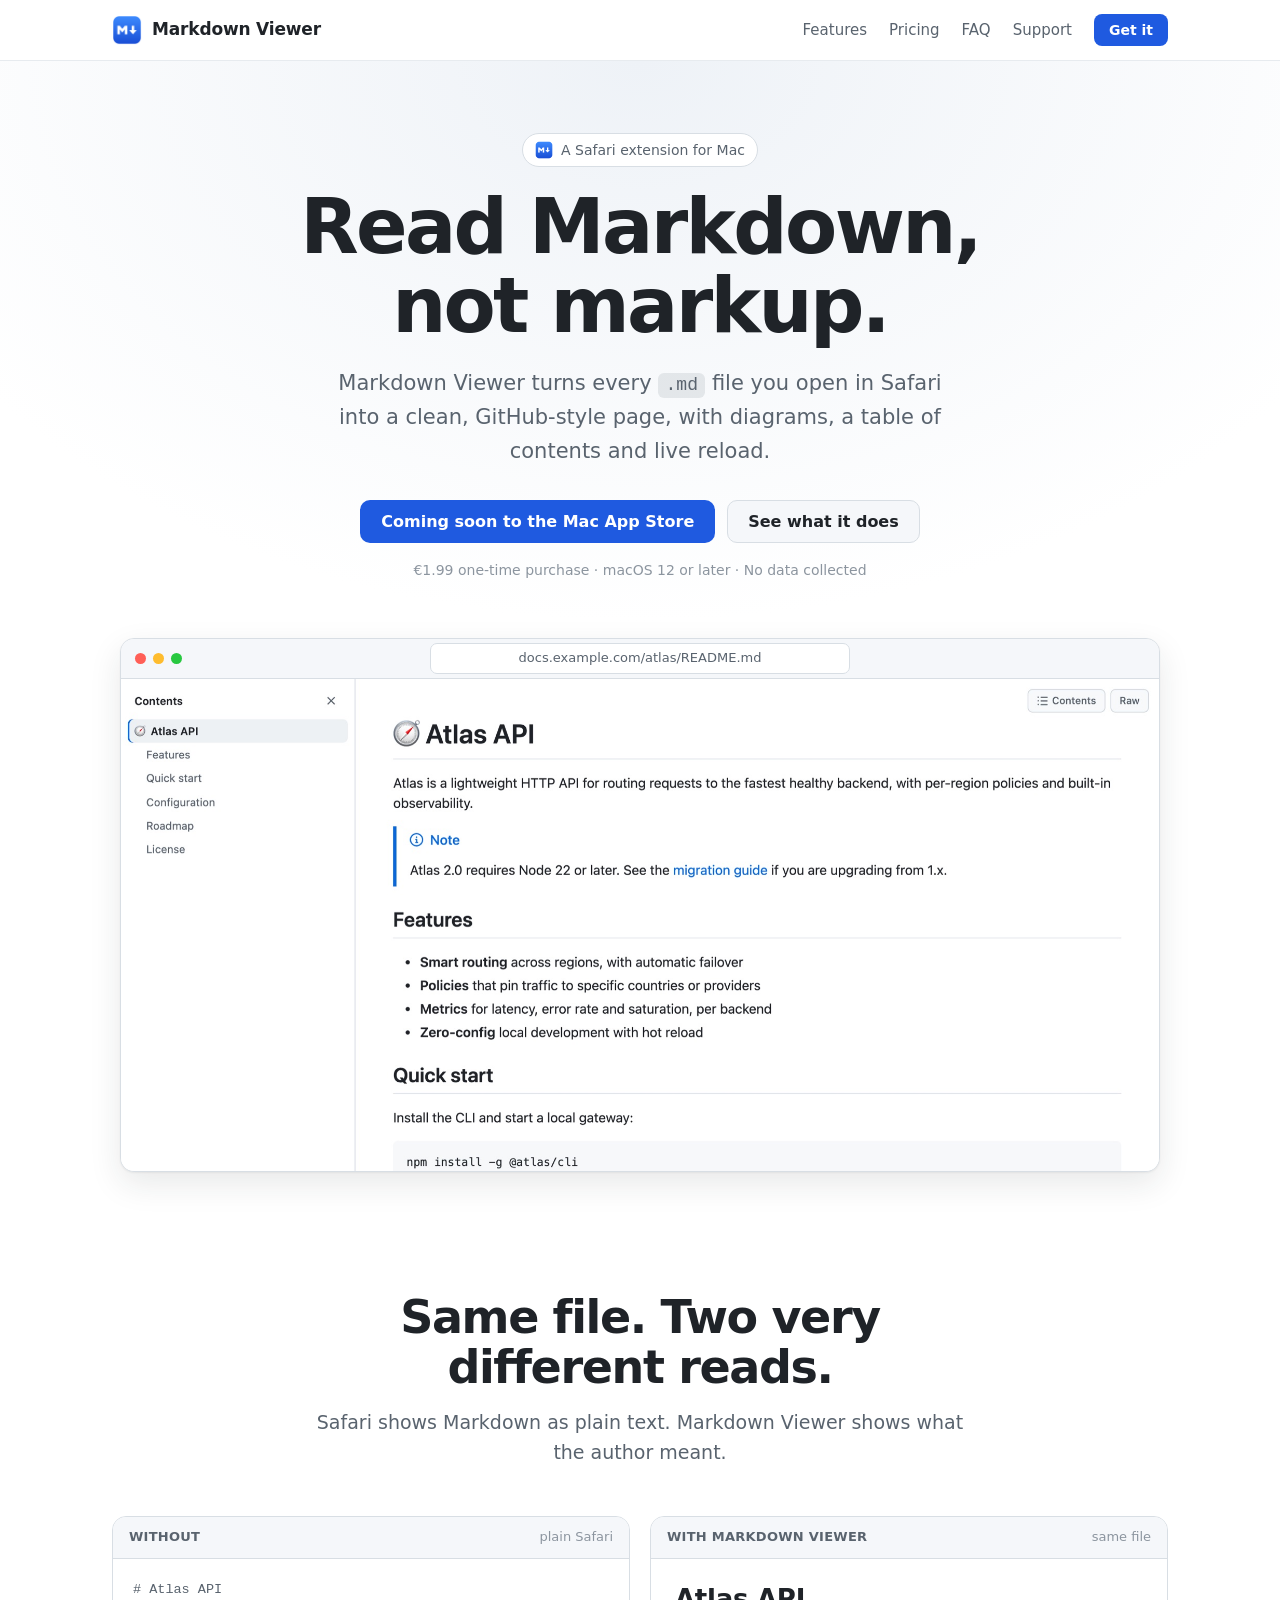
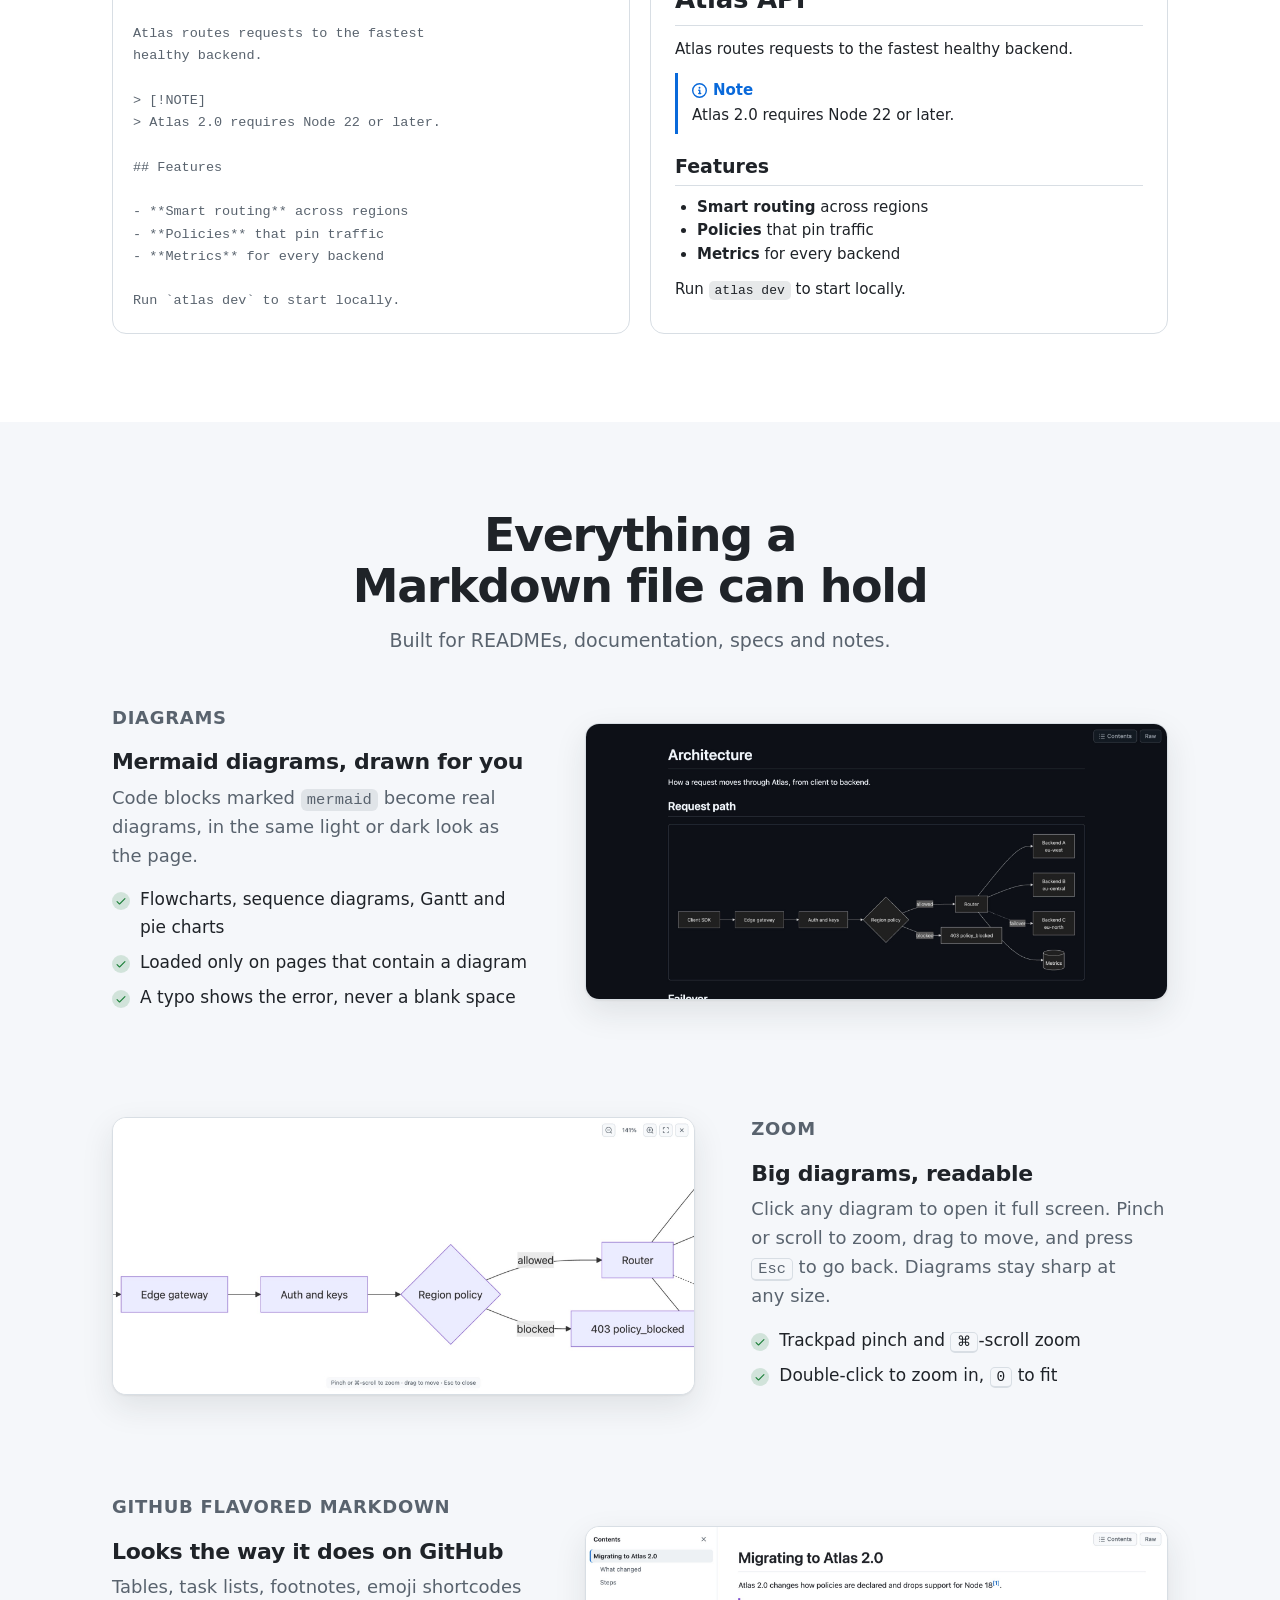
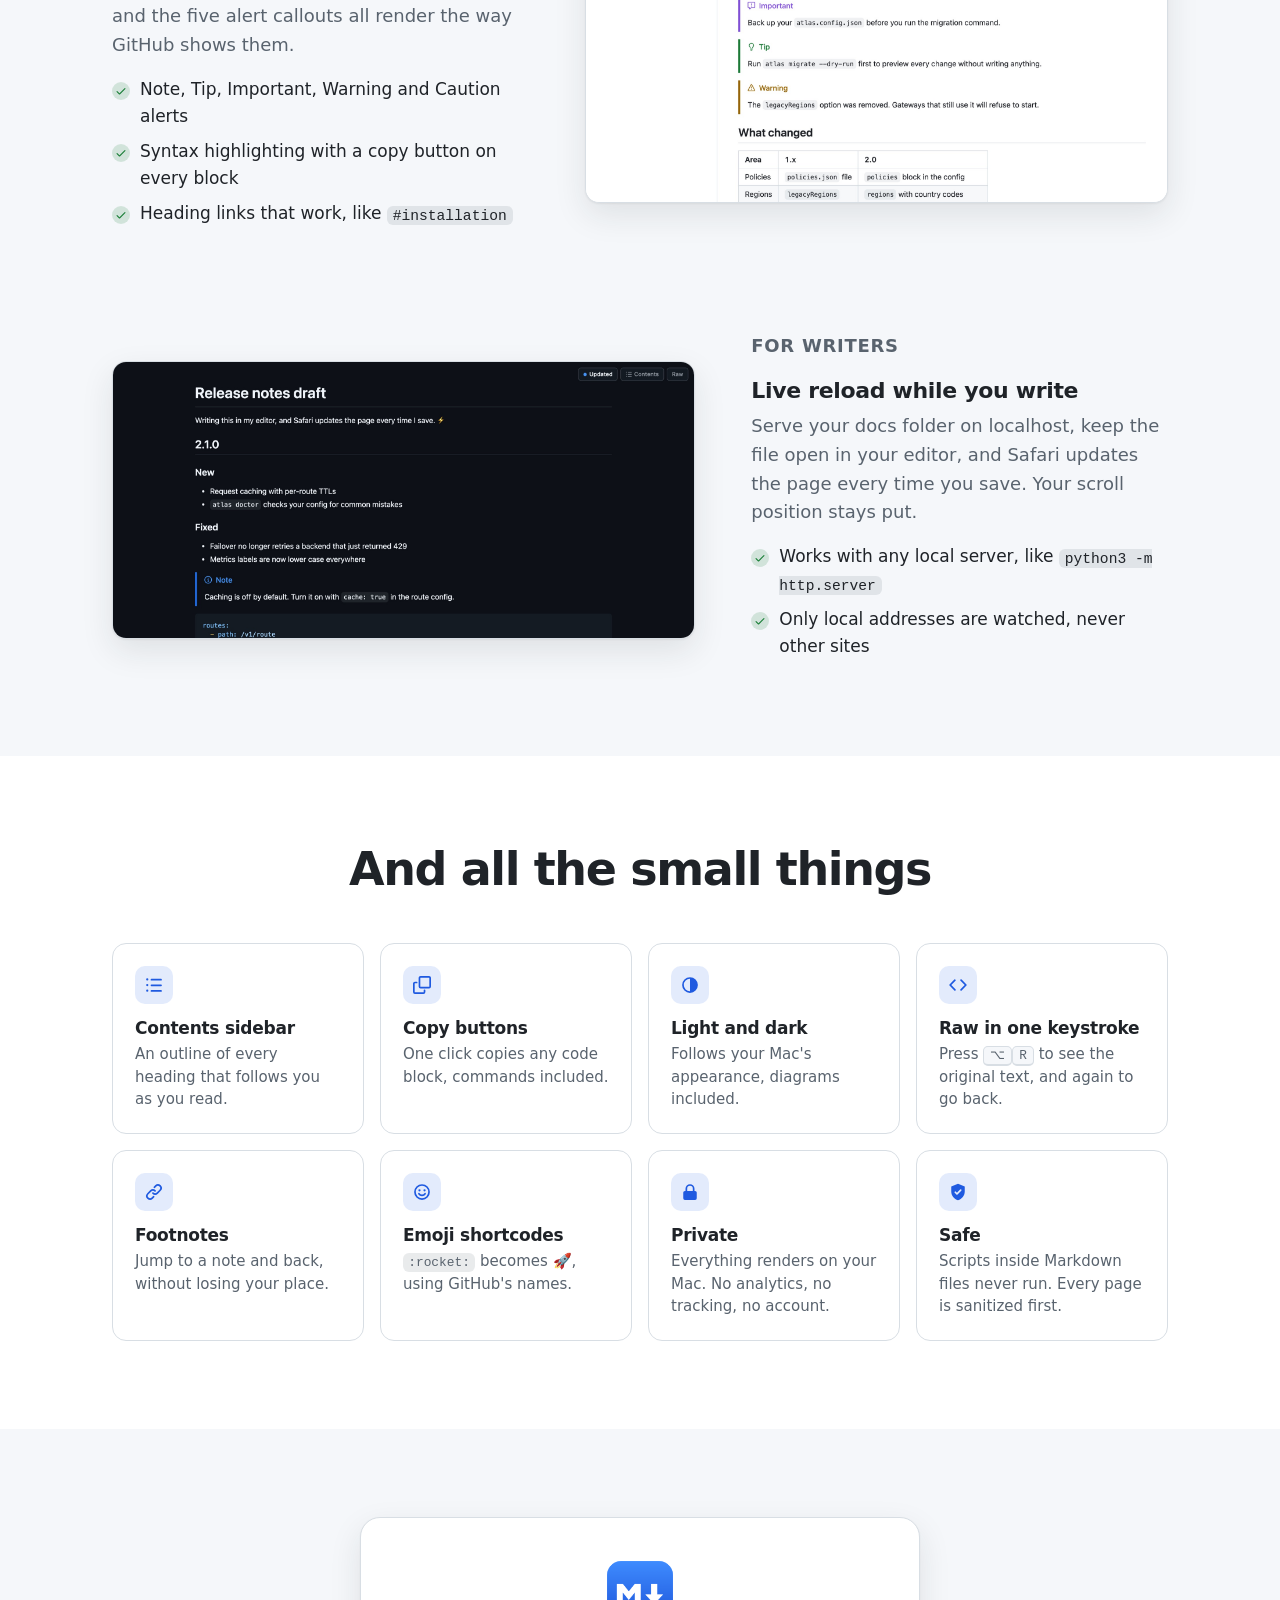
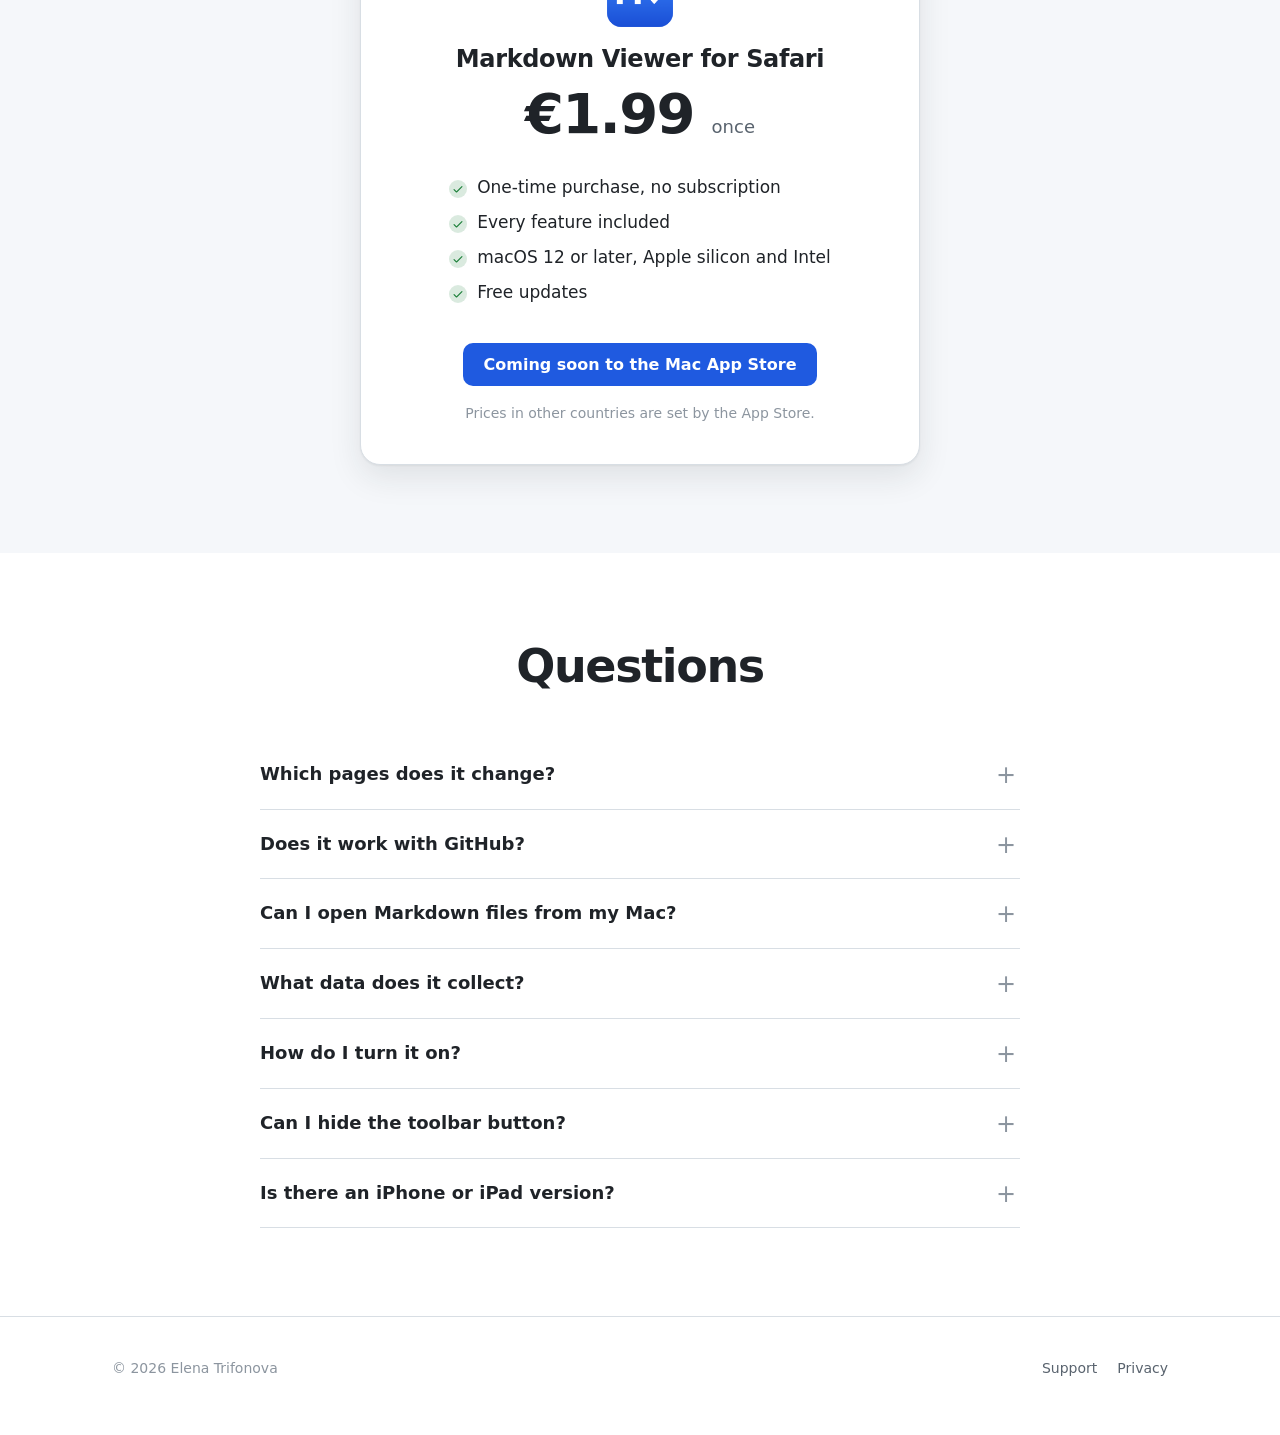
==== index.html @ f61f3c57 "Publish Markdown Viewer website Co-Authored-By: Claude Opus 5.5 <noreply@anthropic.com>" ====
<!doctype html>
<html lang="en">
<head>
  <meta charset="utf-8">
  <meta name="viewport" content="width=device-width, initial-scale=1">
  <title>Markdown Viewer for Safari: read Markdown, not markup</title>
  <meta name="description" content="A Safari extension for Mac that shows every .md file as a clean, GitHub-style page, with Mermaid diagrams, a contents sidebar and live reload. €1.99, no data collected.">
  <meta name="theme-color" content="#ffffff" media="(prefers-color-scheme: light)">
  <meta name="theme-color" content="#0d1117" media="(prefers-color-scheme: dark)">
  <meta property="og:type" content="website">
  <meta property="og:title" content="Markdown Viewer for Safari">
  <meta property="og:description" content="Every .md link in Safari, beautifully formatted. Mermaid diagrams, contents sidebar, live reload.">
  <meta property="og:url" content="https://skorinko.github.io/markdown-viewer/">
  <meta property="og:image" content="https://skorinko.github.io/markdown-viewer/img/og.jpg">
  <link rel="canonical" href="https://skorinko.github.io/markdown-viewer/">
  <meta name="twitter:card" content="summary_large_image">
  <link rel="icon" href="img/icon.png">
  <link rel="apple-touch-icon" href="img/apple-touch-icon.png">
  <link rel="stylesheet" href="style.css">
  <script src="site.js" defer></script>
</head>
<body>

<header class="site-header">
  <div class="wrap">
    <a class="brand" href="./"><img src="img/icon.png" alt="">Markdown Viewer</a>
    <nav class="site-nav" aria-label="Main">
      <a class="hide-sm" href="#features">Features</a>
      <a class="hide-sm" href="#pricing">Pricing</a>
      <a class="hide-sm" href="#faq">FAQ</a>
      <a href="support.html">Support</a>
      <a class="btn btn-primary btn-small" href="#pricing">Get it</a>
    </nav>
  </div>
</header>

<main>
  <div class="hero">
    <div class="wrap">
      <p class="eyebrow"><img src="img/icon.png" alt="">A Safari extension for Mac</p>
      <h1>Read Markdown, not markup.</h1>
      <p class="lead">Markdown Viewer turns every <code>.md</code> file you open in Safari into a clean, GitHub-style page, with diagrams, a table of contents and live reload.</p>
      <div class="cta">
        <a class="btn btn-primary" data-buy="Buy on the Mac App Store · €1.99" href="#pricing"><span data-buy-label>Coming soon to the Mac App Store</span></a>
        <a class="btn btn-ghost" href="#features">See what it does</a>
      </div>
      <p class="fine">€1.99 one-time purchase · macOS 12 or later · No data collected</p>

      <div class="frame">
        <div class="frame-bar">
          <div class="frame-dots"><i></i><i></i><i></i></div>
          <div class="frame-url">docs.example.com/atlas/README.md</div>
          <div class="frame-spacer"></div>
        </div>
        <img src="img/1-hero.jpg" width="2000" height="948" alt="A README file rendered in Safari with a contents sidebar, a note callout and a feature list">
      </div>
    </div>
  </div>

  <section id="before-after">
    <div class="wrap">
      <div class="section-head">
        <h2>Same file. Two very different reads.</h2>
        <p>Safari shows Markdown as plain text. Markdown Viewer shows what the author meant.</p>
      </div>
      <div class="compare">
        <div class="pane">
          <div class="pane-label">Without <span class="tag">plain Safari</span></div>
<pre class="raw"># Atlas API

Atlas routes requests to the fastest
healthy backend.

&gt; [!NOTE]
&gt; Atlas 2.0 requires Node 22 or later.

## Features

- **Smart routing** across regions
- **Policies** that pin traffic
- **Metrics** for every backend

Run `atlas dev` to start locally.</pre>
        </div>
        <div class="pane">
          <div class="pane-label">With Markdown Viewer <span class="tag">same file</span></div>
          <div class="rendered">
            <div class="r-h1">Atlas API</div>
            <p>Atlas routes requests to the fastest healthy backend.</p>
            <div class="r-note"><b><svg class="octicon octicon-info" viewBox="0 0 16 16" width="16" height="16" aria-hidden="true"><path d="M0 8a8 8 0 1 1 16 0A8 8 0 0 1 0 8Zm8-6.5a6.5 6.5 0 1 0 0 13 6.5 6.5 0 0 0 0-13ZM6.5 7.75A.75.75 0 0 1 7.25 7h1a.75.75 0 0 1 .75.75v2.75h.25a.75.75 0 0 1 0 1.5h-2a.75.75 0 0 1 0-1.5h.25v-2h-.25a.75.75 0 0 1-.75-.75ZM8 6a1 1 0 1 1 0-2 1 1 0 0 1 0 2Z"></path></svg> Note</b>Atlas 2.0 requires Node 22 or later.</div>
            <div class="r-h2">Features</div>
            <ul>
              <li><strong>Smart routing</strong> across regions</li>
              <li><strong>Policies</strong> that pin traffic</li>
              <li><strong>Metrics</strong> for every backend</li>
            </ul>
            <p>Run <code>atlas dev</code> to start locally.</p>
          </div>
        </div>
      </div>
    </div>
  </section>

  <section id="features" class="soft">
    <div class="wrap">
      <div class="section-head">
        <h2>Everything a Markdown file can hold</h2>
        <p>Built for READMEs, documentation, specs and notes.</p>
      </div>

      <div class="feature">
        <div class="feature-copy">
          <p class="kicker">Diagrams</p>
          <h3>Mermaid diagrams, drawn for you</h3>
          <p>Code blocks marked <code>mermaid</code> become real diagrams, in the same light or dark look as the page.</p>
          <ul class="ticks">
            <li>Flowcharts, sequence diagrams, Gantt and pie charts</li>
            <li>Loaded only on pages that contain a diagram</li>
            <li>A typo shows the error, never a blank space</li>
          </ul>
        </div>
        <div class="shot"><img src="img/2-diagrams.jpg" width="2000" height="948" alt="An architecture flowchart rendered in dark mode" loading="lazy"></div>
      </div>

      <div class="feature flip">
        <div class="feature-copy">
          <p class="kicker">Zoom</p>
          <h3>Big diagrams, readable</h3>
          <p>Click any diagram to open it full screen. Pinch or scroll to zoom, drag to move, and press <kbd>Esc</kbd> to go back. Diagrams stay sharp at any size.</p>
          <ul class="ticks">
            <li>Trackpad pinch and <kbd>⌘</kbd>-scroll zoom</li>
            <li>Double-click to zoom in, <kbd>0</kbd> to fit</li>
          </ul>
        </div>
        <div class="shot"><img src="img/3-zoom.jpg" width="2000" height="948" alt="A diagram opened full screen and zoomed in" loading="lazy"></div>
      </div>

      <div class="feature">
        <div class="feature-copy">
          <p class="kicker">GitHub Flavored Markdown</p>
          <h3>Looks the way it does on GitHub</h3>
          <p>Tables, task lists, footnotes, emoji shortcodes and the five alert callouts all render the way GitHub shows them.</p>
          <ul class="ticks">
            <li>Note, Tip, Important, Warning and Caution alerts</li>
            <li>Syntax highlighting with a copy button on every block</li>
            <li>Heading links that work, like <code>#installation</code></li>
          </ul>
        </div>
        <div class="shot"><img src="img/4-github.jpg" width="2000" height="948" alt="A migration guide with alerts, a table and a contents sidebar" loading="lazy"></div>
      </div>

      <div class="feature flip">
        <div class="feature-copy">
          <p class="kicker">For writers</p>
          <h3>Live reload while you write</h3>
          <p>Serve your docs folder on localhost, keep the file open in your editor, and Safari updates the page every time you save. Your scroll position stays put.</p>
          <ul class="ticks">
            <li>Works with any local server, like <code>python3 -m http.server</code></li>
            <li>Only local addresses are watched, never other sites</li>
          </ul>
        </div>
        <div class="shot"><img src="img/5-live-reload.jpg" width="2000" height="948" alt="Release notes in dark mode with an Updated badge in the toolbar" loading="lazy"></div>
      </div>
    </div>
  </section>

  <section id="details">
    <div class="wrap">
      <div class="section-head">
        <h2>And all the small things</h2>
      </div>
      <div class="grid">
        <div class="tile"><div class="icon"><svg class="octicon octicon-list-unordered" viewBox="0 0 16 16" width="16" height="16" aria-hidden="true"><path d="M5.75 2.5h8.5a.75.75 0 0 1 0 1.5h-8.5a.75.75 0 0 1 0-1.5Zm0 5h8.5a.75.75 0 0 1 0 1.5h-8.5a.75.75 0 0 1 0-1.5Zm0 5h8.5a.75.75 0 0 1 0 1.5h-8.5a.75.75 0 0 1 0-1.5ZM2 14a1 1 0 1 1 0-2 1 1 0 0 1 0 2Zm1-6a1 1 0 1 1-2 0 1 1 0 0 1 2 0ZM2 4a1 1 0 1 1 0-2 1 1 0 0 1 0 2Z"></path></svg></div><h3>Contents sidebar</h3><p>An outline of every heading that follows you as you read.</p></div>
        <div class="tile"><div class="icon"><svg class="octicon octicon-copy" viewBox="0 0 16 16" width="16" height="16" aria-hidden="true"><path d="M0 6.75C0 5.784.784 5 1.75 5h1.5a.75.75 0 0 1 0 1.5h-1.5a.25.25 0 0 0-.25.25v7.5c0 .138.112.25.25.25h7.5a.25.25 0 0 0 .25-.25v-1.5a.75.75 0 0 1 1.5 0v1.5A1.75 1.75 0 0 1 9.25 16h-7.5A1.75 1.75 0 0 1 0 14.25Z"></path><path d="M5 1.75C5 .784 5.784 0 6.75 0h7.5C15.216 0 16 .784 16 1.75v7.5A1.75 1.75 0 0 1 14.25 11h-7.5A1.75 1.75 0 0 1 5 9.25Zm1.75-.25a.25.25 0 0 0-.25.25v7.5c0 .138.112.25.25.25h7.5a.25.25 0 0 0 .25-.25v-7.5a.25.25 0 0 0-.25-.25Z"></path></svg></div><h3>Copy buttons</h3><p>One click copies any code block, commands included.</p></div>
        <div class="tile"><div class="icon"><svg viewBox="0 0 16 16" width="16" height="16" aria-hidden="true"><path d="M8 1a7 7 0 1 0 0 14A7 7 0 0 0 8 1Zm0 1.5v11a5.5 5.5 0 0 1 0-11Z"/></svg></div><h3>Light and dark</h3><p>Follows your Mac's appearance, diagrams included.</p></div>
        <div class="tile"><div class="icon"><svg viewBox="0 0 16 16" width="16" height="16" aria-hidden="true"><path d="M4.72 3.22a.75.75 0 0 1 1.06 1.06L2.06 8l3.72 3.72a.75.75 0 1 1-1.06 1.06L.47 8.53a.75.75 0 0 1 0-1.06Zm6.56 0a.75.75 0 1 0-1.06 1.06L13.94 8l-3.72 3.72a.75.75 0 1 0 1.06 1.06l4.25-4.25a.75.75 0 0 0 0-1.06Z"/></svg></div><h3>Raw in one keystroke</h3><p>Press <kbd>⌥</kbd><kbd>R</kbd> to see the original text, and again to go back.</p></div>
        <div class="tile"><div class="icon"><svg class="octicon octicon-link" viewBox="0 0 16 16" width="16" height="16" aria-hidden="true"><path d="m7.775 3.275 1.25-1.25a3.5 3.5 0 1 1 4.95 4.95l-2.5 2.5a3.5 3.5 0 0 1-4.95 0 .751.751 0 0 1 .018-1.042.751.751 0 0 1 1.042-.018 1.998 1.998 0 0 0 2.83 0l2.5-2.5a2.002 2.002 0 0 0-2.83-2.83l-1.25 1.25a.751.751 0 0 1-1.042-.018.751.751 0 0 1-.018-1.042Zm-4.69 9.64a1.998 1.998 0 0 0 2.83 0l1.25-1.25a.751.751 0 0 1 1.042.018.751.751 0 0 1 .018 1.042l-1.25 1.25a3.5 3.5 0 1 1-4.95-4.95l2.5-2.5a3.5 3.5 0 0 1 4.95 0 .751.751 0 0 1-.018 1.042.751.751 0 0 1-1.042.018 1.998 1.998 0 0 0-2.83 0l-2.5 2.5a1.998 1.998 0 0 0 0 2.83Z"></path></svg></div><h3>Footnotes</h3><p>Jump to a note and back, without losing your place.</p></div>
        <div class="tile"><div class="icon"><svg viewBox="0 0 16 16" width="16" height="16" aria-hidden="true"><circle cx="8" cy="8" r="6.25" fill="none" stroke="currentColor" stroke-width="1.5"/><circle cx="5.75" cy="6.5" r="1"/><circle cx="10.25" cy="6.5" r="1"/><path d="M5.25 9.5a3.25 3.25 0 0 0 5.5 0" fill="none" stroke="currentColor" stroke-width="1.5" stroke-linecap="round"/></svg></div><h3>Emoji shortcodes</h3><p><code>:rocket:</code> becomes 🚀, using GitHub's names.</p></div>
        <div class="tile"><div class="icon"><svg viewBox="0 0 16 16" width="16" height="16" aria-hidden="true"><path d="M4 7V5a4 4 0 1 1 8 0v2h.5A1.5 1.5 0 0 1 14 8.5v5a1.5 1.5 0 0 1-1.5 1.5h-9A1.5 1.5 0 0 1 2 13.5v-5A1.5 1.5 0 0 1 3.5 7H4Zm1.5 0h5V5a2.5 2.5 0 0 0-5 0v2Z"/></svg></div><h3>Private</h3><p>Everything renders on your Mac. No analytics, no tracking, no account.</p></div>
        <div class="tile"><div class="icon"><svg viewBox="0 0 16 16" width="16" height="16" aria-hidden="true"><path d="M8 .75 2 3.1v4.4c0 3.55 2.55 6.75 6 7.75 3.45-1 6-4.2 6-7.75V3.1L8 .75Zm2.9 5.1a.75.75 0 0 1 0 1.06L7.6 10.2a.75.75 0 0 1-1.06 0L5.1 8.77a.75.75 0 1 1 1.06-1.06l.92.92 2.76-2.77a.75.75 0 0 1 1.06 0Z" fill-rule="evenodd"/></svg></div><h3>Safe</h3><p>Scripts inside Markdown files never run. Every page is sanitized first.</p></div>
      </div>
    </div>
  </section>

  <section id="pricing" class="soft">
    <div class="wrap">
      <div class="price-card">
        <img src="img/icon.png" alt="">
        <h2>Markdown Viewer for Safari</h2>
        <p class="price">€1.99 <small>once</small></p>
        <ul class="ticks">
          <li>One-time purchase, no subscription</li>
          <li>Every feature included</li>
          <li>macOS 12 or later, Apple silicon and Intel</li>
          <li>Free updates</li>
        </ul>
        <div><a class="btn btn-primary" data-buy="Buy on the Mac App Store" href="#pricing"><span data-buy-label>Coming soon to the Mac App Store</span></a></div>
        <p class="fine">Prices in other countries are set by the App Store.</p>
      </div>
    </div>
  </section>

  <section id="faq">
    <div class="wrap">
      <div class="section-head"><h2>Questions</h2></div>
      <div class="faq">
        <details>
          <summary>Which pages does it change?</summary>
          <p>Pages whose address ends in <code>.md</code>, <code>.markdown</code>, <code>.mdown</code> or <code>.mkd</code>, and only when Safari is showing the file as plain text. Pages that are already HTML are left exactly as they are.</p>
        </details>
        <details>
          <summary>Does it work with GitHub?</summary>
          <p>Yes, with raw files. GitHub's normal file view is already a formatted HTML page, so Markdown Viewer leaves it alone. Click <strong>Raw</strong> on GitHub, or open a <code>raw.githubusercontent.com</code> link, and the file renders. The same goes for GitLab and other code hosts.</p>
        </details>
        <details>
          <summary>Can I open Markdown files from my Mac?</summary>
          <p>Safari doesn't run extensions on <code>file://</code> pages. Serve the folder instead, for example with <code>python3 -m http.server</code>, and open <code>http://localhost:8000/your-file.md</code>. You get live reload that way too.</p>
        </details>
        <details>
          <summary>What data does it collect?</summary>
          <p>None. It has no analytics, no tracking and no account, and it never sends anything to the developer. Read the <a href="privacy.html">privacy policy</a>.</p>
        </details>
        <details>
          <summary>How do I turn it on?</summary>
          <p>Open the Markdown Viewer app once. In Safari Settings, choose Extensions and tick Markdown Viewer. Then click Edit Websites and allow it on every website. The <a href="support.html">support page</a> has the details.</p>
        </details>
        <details>
          <summary>Can I hide the toolbar button?</summary>
          <p>Yes. Choose View, then Customize Toolbar, in Safari and drag the button off the toolbar. Markdown Viewer keeps rendering without it. The button is only there for the on/off switch.</p>
        </details>
        <details>
          <summary>Is there an iPhone or iPad version?</summary>
          <p>Not yet. Markdown Viewer is for Safari on the Mac.</p>
        </details>
      </div>
    </div>
  </section>
</main>

<footer class="site-footer">
  <div class="wrap">
    <span>© <span data-year>2026</span> Elena Trifonova</span>
    <nav aria-label="Footer"><a href="support.html">Support</a><a href="privacy.html">Privacy</a></nav>
  </div>
</footer>

</body>
</html>
---- style.css ----
/* Markdown Viewer website. System fonts, light and dark, no dependencies. */
:root {
  color-scheme: light dark;
  --bg: #ffffff;
  --bg-soft: #f5f7fa;
  --bg-tint: #eef2f7;
  --fg: #1f2328;
  --muted: #59636e;
  --faint: #8c959f;
  --border: #d8dee4;
  --card: #ffffff;
  --accent: #1f5ae0;
  --accent-hover: #1849b8;
  --accent-fg: #ffffff;
  --brand: #1b1f27;
  --ok: #1a7f37;
  --code-bg: #f6f8fa;
  --shadow: 0 1px 2px rgba(31, 35, 40, .06), 0 12px 32px rgba(31, 35, 40, .10);
  --radius: 14px;
  --max: 1120px;
}
@media (prefers-color-scheme: dark) {
  :root {
    --bg: #0d1117;
    --bg-soft: #11161d;
    --bg-tint: #151b23;
    --fg: #f0f6fc;
    --muted: #9198a1;
    --faint: #6e7681;
    --border: #2a313a;
    --card: #151b23;
    --accent: #5b9dff;
    --accent-hover: #7db2ff;
    --accent-fg: #0d1117;
    --ok: #3fb950;
    --code-bg: #0d1117;
    --shadow: 0 1px 2px rgba(0, 0, 0, .3), 0 16px 40px rgba(0, 0, 0, .45);
  }
}

*, *::before, *::after { box-sizing: border-box; }
html { scroll-behavior: smooth; scroll-padding-top: 72px; }
body {
  margin: 0;
  background: var(--bg);
  color: var(--fg);
  font: 17px/1.6 -apple-system, BlinkMacSystemFont, "SF Pro Text", "Segoe UI", system-ui, sans-serif;
  -webkit-font-smoothing: antialiased;
}
img { max-width: 100%; height: auto; display: block; }
a { color: var(--accent); text-decoration: none; }
a:hover { text-decoration: underline; }
code, pre, kbd { font-family: ui-monospace, SFMono-Regular, "SF Mono", Menlo, Consolas, monospace; }
kbd {
  font-size: .85em;
  padding: 1px 6px;
  border: 1px solid var(--border);
  border-bottom-width: 2px;
  border-radius: 5px;
  background: var(--bg-soft);
}
.wrap { max-width: var(--max); margin: 0 auto; padding: 0 16px; }
@media (min-width: 700px) { .wrap { padding: 0 32px; } }

/* ---- Header ---- */
.site-header {
  position: sticky;
  top: 0;
  z-index: 10;
  background: color-mix(in srgb, var(--bg) 82%, transparent);
  -webkit-backdrop-filter: saturate(180%) blur(16px);
  backdrop-filter: saturate(180%) blur(16px);
  border-bottom: 1px solid color-mix(in srgb, var(--border) 60%, transparent);
}
.site-header .wrap { display: flex; align-items: center; gap: 24px; height: 60px; }
.brand { display: flex; align-items: center; gap: 10px; color: var(--fg); font-weight: 650; letter-spacing: -.01em; }
.brand:hover { text-decoration: none; }
.brand img { width: 30px; height: 30px; }
.site-nav { margin-left: auto; display: flex; align-items: center; gap: 22px; font-size: 15px; }
.site-nav a { color: var(--muted); }
.site-nav a:hover { color: var(--fg); text-decoration: none; }
.site-nav .btn { color: var(--accent-fg); }
@media (max-width: 760px) { .site-nav .hide-sm { display: none; } }

/* ---- Buttons ---- */
.btn {
  display: inline-flex;
  align-items: center;
  justify-content: center;
  gap: 8px;
  padding: 11px 20px;
  border-radius: 10px;
  font-weight: 600;
  font-size: 16px;
  line-height: 1.2;
  border: 1px solid transparent;
  transition: background .15s, border-color .15s, transform .15s;
}
.btn:hover { text-decoration: none; }
.btn:active { transform: translateY(1px); }
.btn-primary { background: var(--accent); color: var(--accent-fg); }
.btn-primary:hover { background: var(--accent-hover); }
.btn-ghost { background: var(--bg-soft); color: var(--fg); border-color: var(--border); }
.btn-ghost:hover { background: var(--bg-tint); }
.btn-small { padding: 7px 14px; font-size: 14px; border-radius: 8px; }
.btn svg { width: 18px; height: 18px; fill: currentColor; flex: none; }

/* ---- Hero ---- */
.hero {
  padding: 72px 0 32px;
  text-align: center;
  background: radial-gradient(90% 70% at 50% 0%, var(--bg-tint) 0%, var(--bg) 70%);
}
.eyebrow {
  display: inline-flex;
  align-items: center;
  gap: 8px;
  margin: 0 0 20px;
  padding: 5px 12px;
  border: 1px solid var(--border);
  border-radius: 999px;
  background: var(--card);
  color: var(--muted);
  font-size: 14px;
  font-weight: 500;
}
.eyebrow img { width: 18px; height: 18px; }
h1 {
  margin: 0 auto;
  max-width: 820px;
  font-size: clamp(40px, 7vw, 76px);
  line-height: 1.04;
  letter-spacing: -.035em;
  font-weight: 750;
}
.lead {
  margin: 22px auto 0;
  max-width: 640px;
  color: var(--muted);
  font-size: clamp(18px, 2.2vw, 21px);
}
.cta { display: flex; flex-wrap: wrap; justify-content: center; gap: 12px; margin-top: 32px; }
.fine { margin: 16px 0 0; color: var(--faint); font-size: 14px; }

/* ---- Browser frame ---- */
.frame {
  margin: 56px auto 0;
  max-width: 1040px;
  border-radius: var(--radius);
  overflow: hidden;
  background: var(--card);
  border: 1px solid var(--border);
  box-shadow: var(--shadow);
  text-align: left;
}
.frame-bar {
  display: flex;
  align-items: center;
  gap: 14px;
  height: 40px;
  padding: 0 14px;
  background: var(--bg-soft);
  border-bottom: 1px solid var(--border);
}
.frame-dots { display: flex; gap: 7px; }
.frame-dots i { width: 11px; height: 11px; border-radius: 50%; background: var(--border); }
.frame-dots i:nth-child(1) { background: #ff5f57; }
.frame-dots i:nth-child(2) { background: #febc2e; }
.frame-dots i:nth-child(3) { background: #28c840; }
.frame-url {
  flex: 1;
  max-width: 420px;
  margin: 0 auto;
  padding: 4px 12px;
  border: 1px solid var(--border);
  border-radius: 7px;
  background: var(--card);
  color: var(--muted);
  font-size: 13px;
  text-align: center;
  white-space: nowrap;
  overflow: hidden;
  text-overflow: ellipsis;
}
.frame-spacer { width: 47px; }
.frame img { width: 100%; height: auto; }
@media (max-width: 560px) { .frame-spacer, .frame-dots { display: none; } }

/* ---- Sections ---- */
section { padding: 88px 0; }
section.soft { background: var(--bg-soft); }
.section-head { text-align: center; max-width: 680px; margin: 0 auto 48px; }
h2 {
  margin: 0;
  font-size: clamp(30px, 4.5vw, 46px);
  line-height: 1.1;
  letter-spacing: -.03em;
  font-weight: 720;
}
.section-head p { margin: 14px 0 0; color: var(--muted); font-size: 19px; }
h3 { margin: 0 0 8px; font-size: 22px; letter-spacing: -.015em; line-height: 1.25; }

/* ---- Before / after ---- */
.compare { display: grid; gap: 20px; }
@media (min-width: 860px) { .compare { grid-template-columns: 1fr 1fr; } }
.pane {
  border: 1px solid var(--border);
  border-radius: var(--radius);
  background: var(--card);
  overflow: hidden;
  display: flex;
  flex-direction: column;
}
.pane-label {
  display: flex;
  align-items: center;
  justify-content: space-between;
  padding: 10px 16px;
  border-bottom: 1px solid var(--border);
  background: var(--bg-soft);
  color: var(--muted);
  font-size: 13px;
  font-weight: 600;
  letter-spacing: .02em;
  text-transform: uppercase;
}
.pane-label .tag { text-transform: none; letter-spacing: 0; font-weight: 500; color: var(--faint); }
.raw {
  margin: 0;
  padding: 20px;
  flex: 1;
  font-size: 13.5px;
  line-height: 1.65;
  color: var(--muted);
  white-space: pre-wrap;
  word-break: break-word;
}
.rendered { padding: 20px 24px; flex: 1; font-size: 15px; line-height: 1.55; }
.rendered .r-h1 { font-size: 26px; font-weight: 650; padding-bottom: 6px; margin: 0 0 12px; border-bottom: 1px solid var(--border); letter-spacing: -.01em; }
.rendered .r-h2 { font-size: 19px; font-weight: 650; padding-bottom: 4px; margin: 18px 0 10px; border-bottom: 1px solid var(--border); }
.rendered p { margin: 0 0 12px; }
.rendered ul { margin: 0 0 12px; padding-left: 22px; }
.rendered code { font-size: 13px; padding: 2px 6px; border-radius: 5px; background: color-mix(in srgb, var(--muted) 14%, transparent); }
.r-note { margin: 0 0 14px; padding: 6px 14px; border-left: 3px solid #0969da; }
.r-note b { display: flex; align-items: center; gap: 6px; color: #0969da; font-weight: 600; margin-bottom: 2px; }
@media (prefers-color-scheme: dark) { .r-note { border-color: #4493f8; } .r-note b { color: #4493f8; } }
.r-note svg { width: 15px; height: 15px; fill: currentColor; }

/* ---- Feature rows ---- */
.feature { display: grid; gap: 32px; align-items: center; }
.feature + .feature { margin-top: 96px; }
@media (min-width: 900px) {
  .feature { grid-template-columns: 5fr 7fr; gap: 56px; }
  .feature.flip { grid-template-columns: 7fr 5fr; }
  .feature.flip .feature-copy { order: 2; }
}
.feature-copy p { margin: 0 0 16px; color: var(--muted); font-size: 18px; }
.kicker { margin: 0 0 10px; color: var(--accent); font-size: 14px; font-weight: 650; letter-spacing: .04em; text-transform: uppercase; }
.ticks { list-style: none; margin: 0; padding: 0; }
.ticks li { position: relative; padding-left: 28px; margin: 8px 0; }
.ticks li::before {
  content: "";
  position: absolute;
  left: 0;
  top: .35em;
  width: 18px;
  height: 18px;
  border-radius: 50%;
  background: color-mix(in srgb, var(--ok) 16%, transparent) url("data:image/svg+xml,%3Csvg xmlns='http://www.w3.org/2000/svg' viewBox='0 0 16 16'%3E%3Cpath fill='%231a7f37' d='M13.78 4.22a.75.75 0 0 1 0 1.06l-7.25 7.25a.75.75 0 0 1-1.06 0L2.22 9.28a.75.75 0 1 1 1.06-1.06L6 10.94l6.72-6.72a.75.75 0 0 1 1.06 0Z'/%3E%3C/svg%3E") center / 12px no-repeat;
}
.shot {
  border-radius: var(--radius);
  overflow: hidden;
  border: 1px solid var(--border);
  box-shadow: var(--shadow);
  background: var(--card);
}

/* ---- Small things grid ---- */
.grid { display: grid; gap: 16px; grid-template-columns: repeat(auto-fill, minmax(240px, 1fr)); }
.tile {
  padding: 22px;
  border: 1px solid var(--border);
  border-radius: var(--radius);
  background: var(--card);
}
.tile .icon {
  display: grid;
  place-items: center;
  width: 38px;
  height: 38px;
  margin-bottom: 14px;
  border-radius: 10px;
  background: color-mix(in srgb, var(--accent) 12%, transparent);
  color: var(--accent);
}
.tile .icon svg { width: 18px; height: 18px; fill: currentColor; }
.tile h3 { font-size: 17px; margin-bottom: 4px; }
.tile p { margin: 0; color: var(--muted); font-size: 15px; line-height: 1.5; }

/* ---- Pricing ---- */
.price-card {
  max-width: 560px;
  margin: 0 auto;
  padding: 40px 32px;
  text-align: center;
  border: 1px solid var(--border);
  border-radius: 20px;
  background: var(--card);
  box-shadow: var(--shadow);
}
.price-card img { width: 72px; height: 72px; margin: 0 auto 16px; }
.price { margin: 8px 0 4px; font-size: 56px; font-weight: 750; letter-spacing: -.03em; line-height: 1; }
.price small { font-size: 18px; font-weight: 500; color: var(--muted); letter-spacing: 0; }
.price-card .ticks { display: inline-block; text-align: left; margin: 20px 0 28px; }

/* ---- FAQ ---- */
.faq { max-width: 760px; margin: 0 auto; }
.faq details { border-bottom: 1px solid var(--border); padding: 4px 0; }
.faq summary {
  cursor: pointer;
  list-style: none;
  padding: 16px 32px 16px 0;
  font-weight: 600;
  font-size: 18px;
  position: relative;
}
.faq summary::-webkit-details-marker { display: none; }
.faq summary::after {
  content: "+";
  position: absolute;
  right: 4px;
  top: 12px;
  color: var(--faint);
  font-size: 24px;
  font-weight: 400;
  transition: transform .2s;
}
.faq details[open] summary::after { transform: rotate(45deg); }
.faq details p { margin: 0 0 18px; color: var(--muted); }

/* ---- Footer ---- */
.site-footer { padding: 40px 0 56px; border-top: 1px solid var(--border); color: var(--faint); font-size: 14px; }
.site-footer .wrap { display: flex; flex-wrap: wrap; gap: 12px 24px; align-items: center; }
.site-footer nav { display: flex; gap: 20px; margin-left: auto; }
.site-footer a { color: var(--muted); }

/* ---- Text pages (privacy, support) ---- */
.page { max-width: 760px; margin: 0 auto; padding: 64px 16px 80px; }
.page h1 { font-size: clamp(36px, 6vw, 52px); text-align: left; margin: 0; }
.page .lead { margin: 12px 0 32px; text-align: left; }
.page h2 { font-size: 24px; margin: 40px 0 10px; letter-spacing: -.015em; }
.page p, .page li { color: var(--fg); }
.page .callout {
  padding: 18px 22px;
  border: 1px solid var(--border);
  border-radius: var(--radius);
  background: var(--bg-soft);
}
.page code { font-size: .9em; padding: 2px 6px; border-radius: 5px; background: var(--bg-soft); border: 1px solid var(--border); }

/* ---- Polish ---- */
h1, h2, h3 { text-wrap: balance; }
.lead, .section-head p, .feature-copy p { text-wrap: pretty; }
:not(pre) > code {
  font-size: .86em;
  padding: .12em .4em;
  border-radius: 6px;
  background: color-mix(in srgb, var(--muted) 13%, transparent);
}
.price-card h2 { font-size: 24px; letter-spacing: -.015em; }
.price { margin-top: 14px; }
.brand, .btn, .site-nav a { white-space: nowrap; }
@media (max-width: 420px) {
  .site-header .wrap { gap: 12px; }
  .site-nav { gap: 14px; }
}
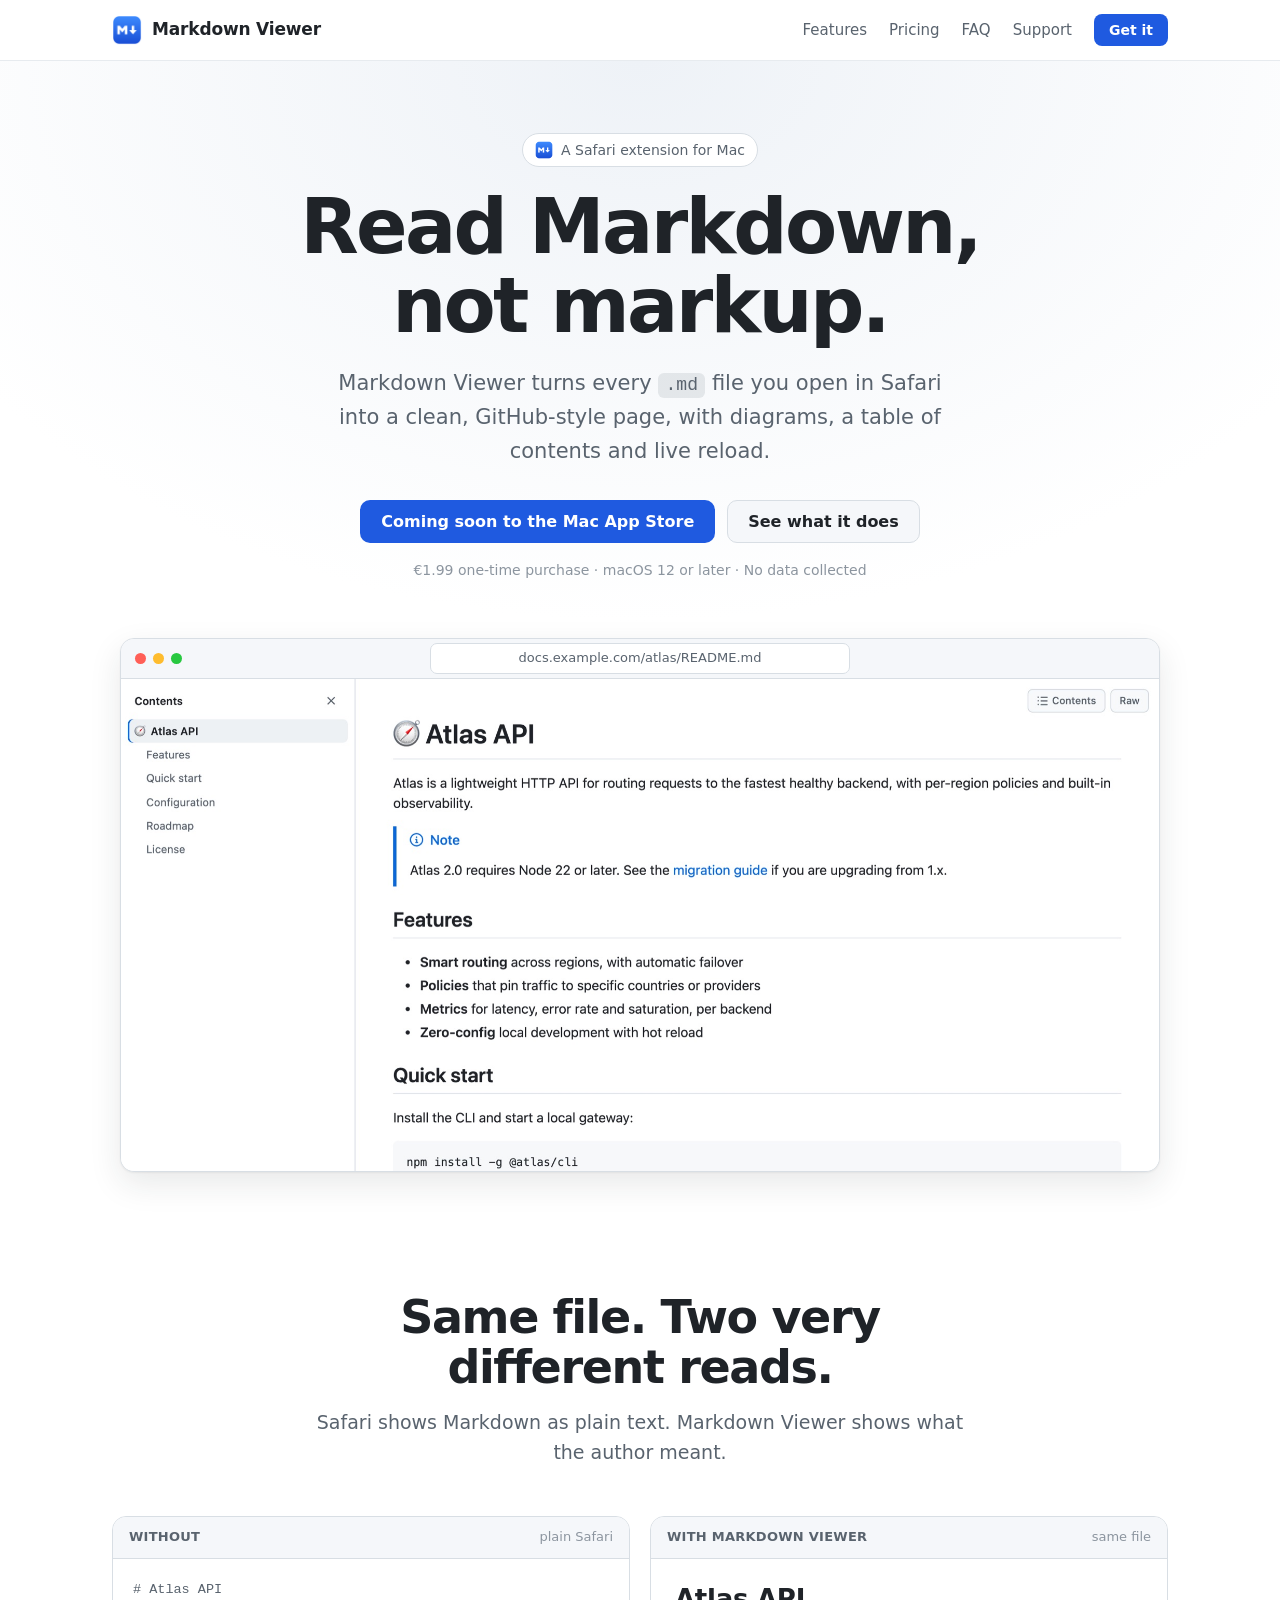
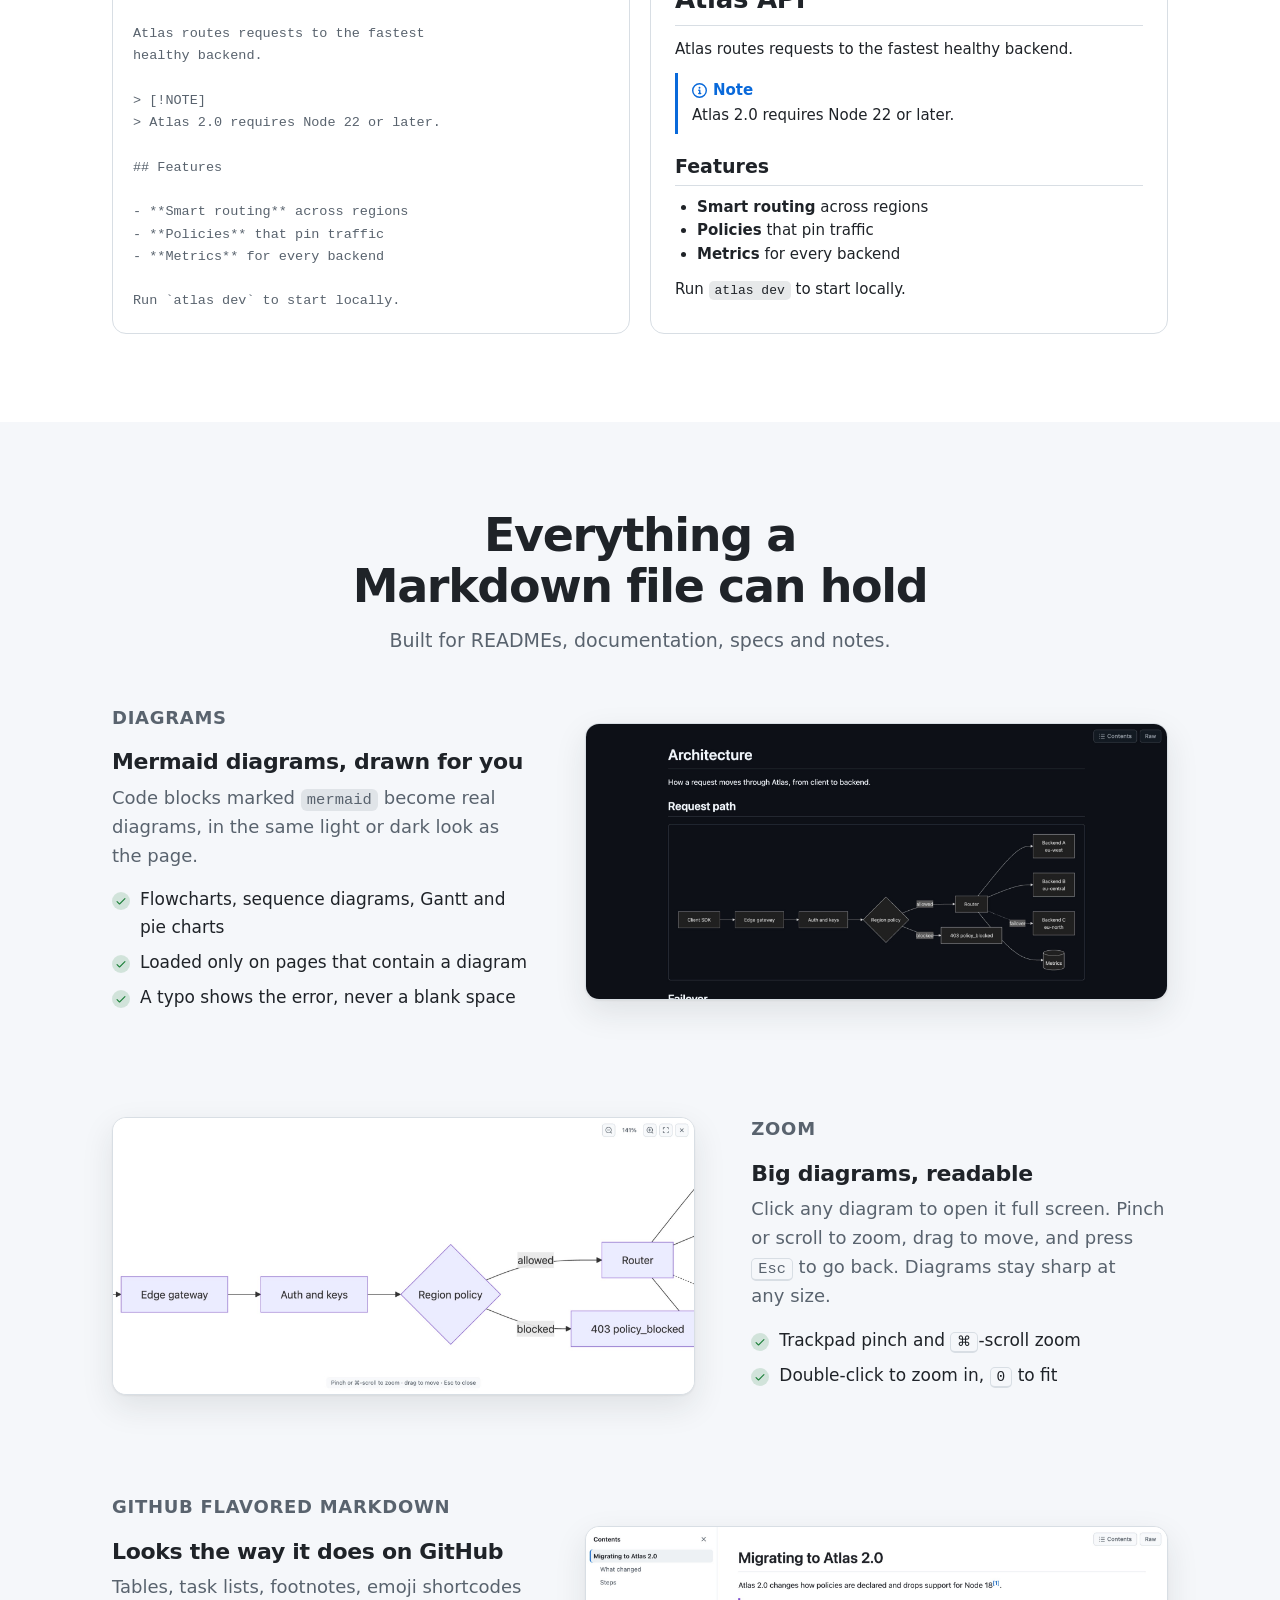
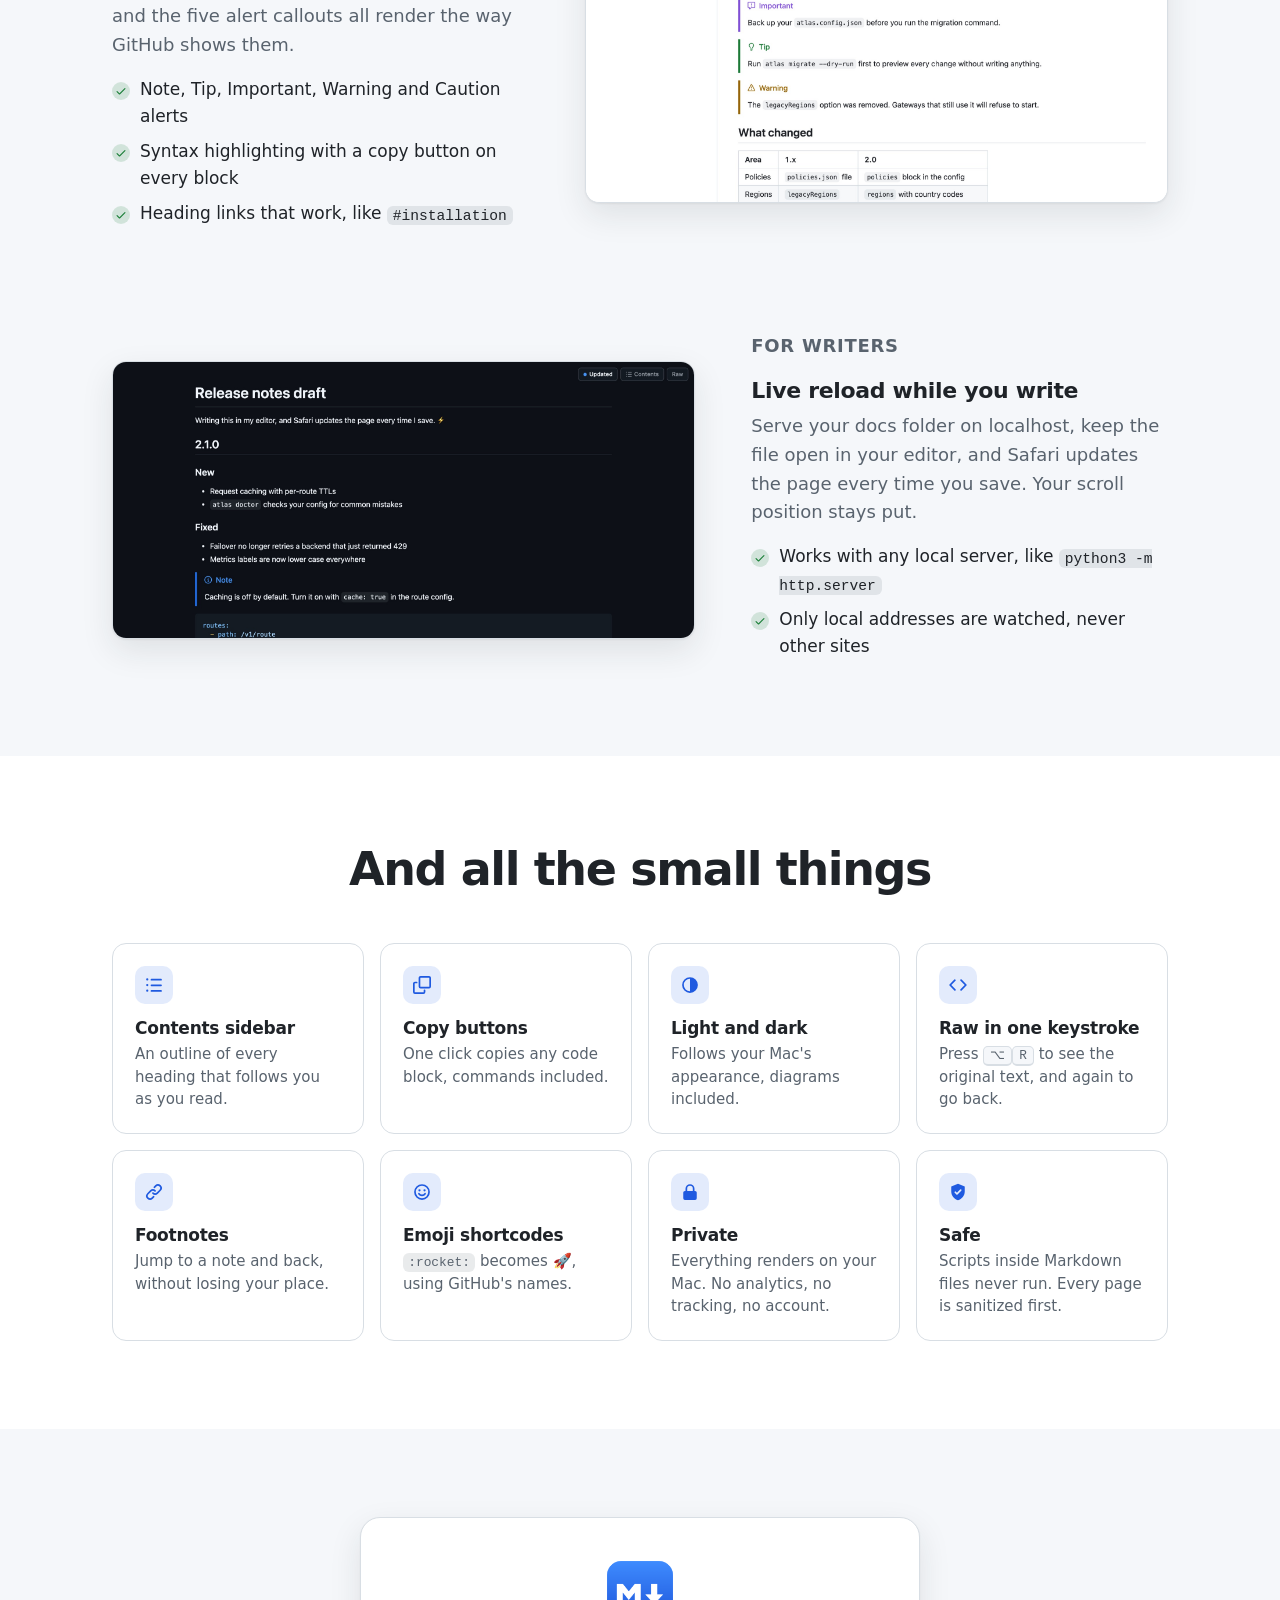
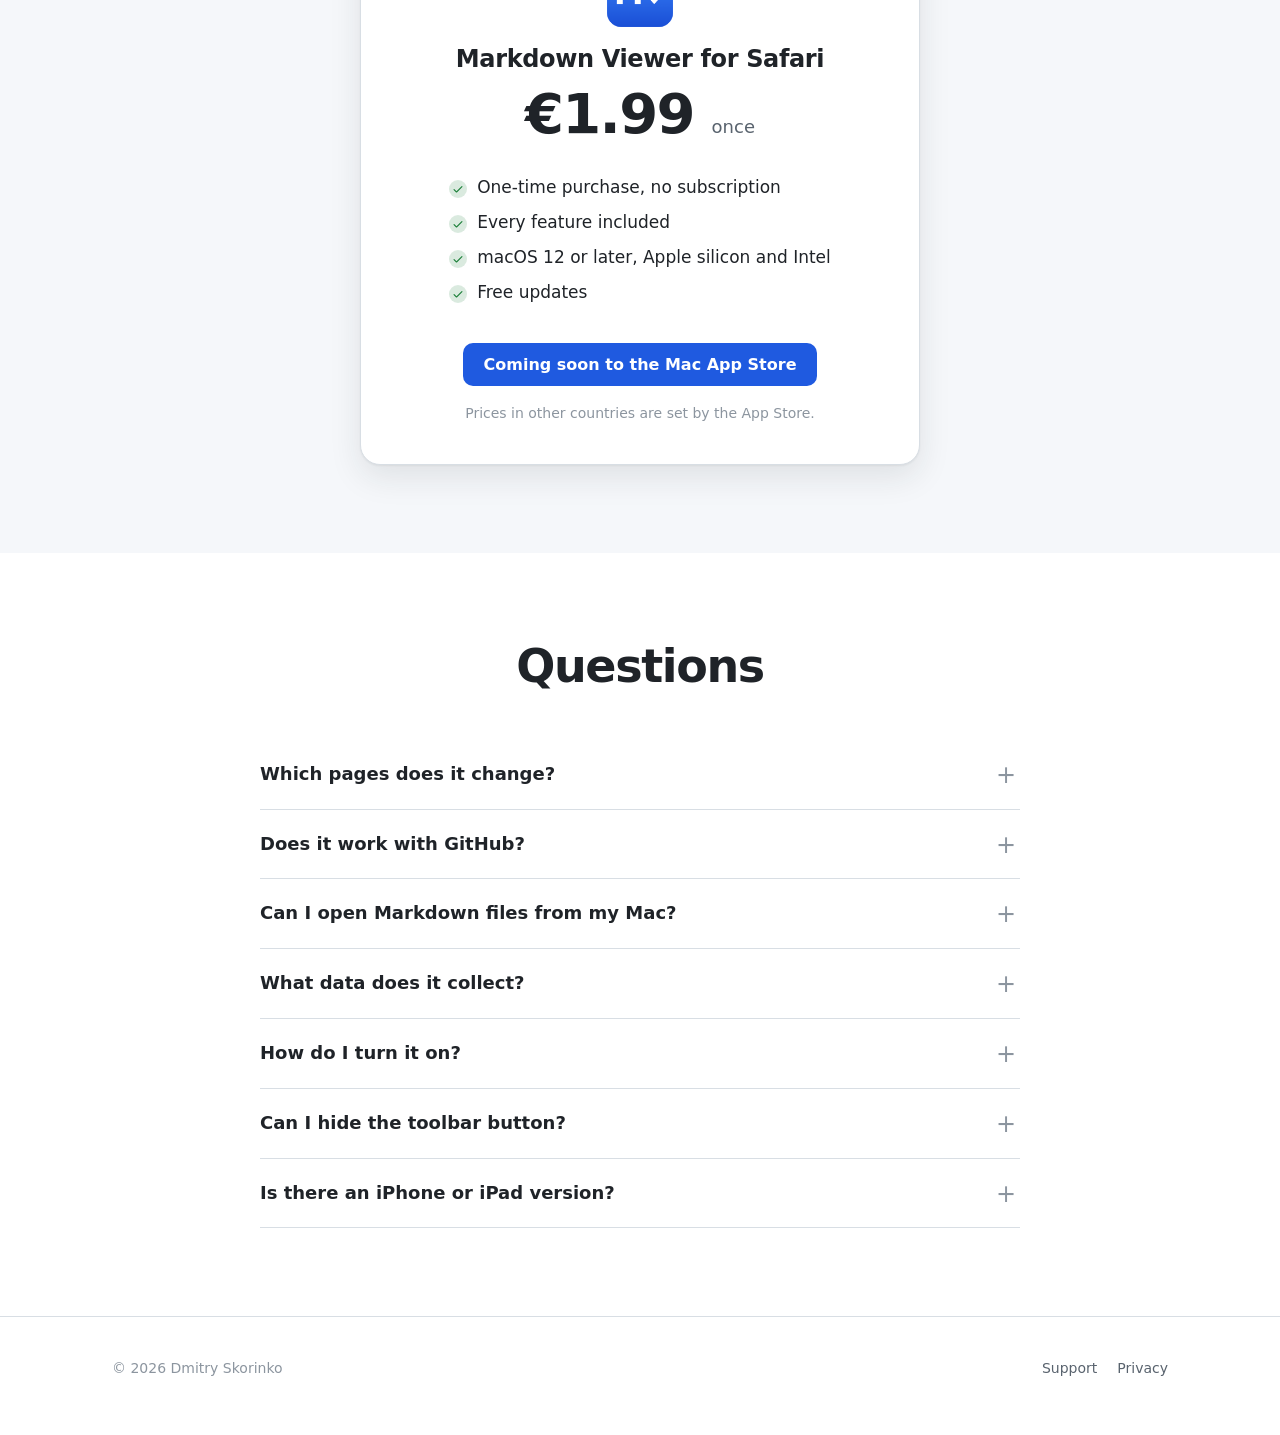
==== commit 3de6ca61: "Publish Markdown Viewer website Co-Authored-By: Claude Opus 5.5 <noreply@anthropic.com>" ====
--- a/index.html
+++ b/index.html
@@ -239,7 +239,7 @@
 
 <footer class="site-footer">
   <div class="wrap">
-    <span>© <span data-year>2026</span> Elena Trifonova</span>
+    <span>© <span data-year>2026</span> Dmitry Skorinko</span>
     <nav aria-label="Footer"><a href="support.html">Support</a><a href="privacy.html">Privacy</a></nav>
   </div>
 </footer>
